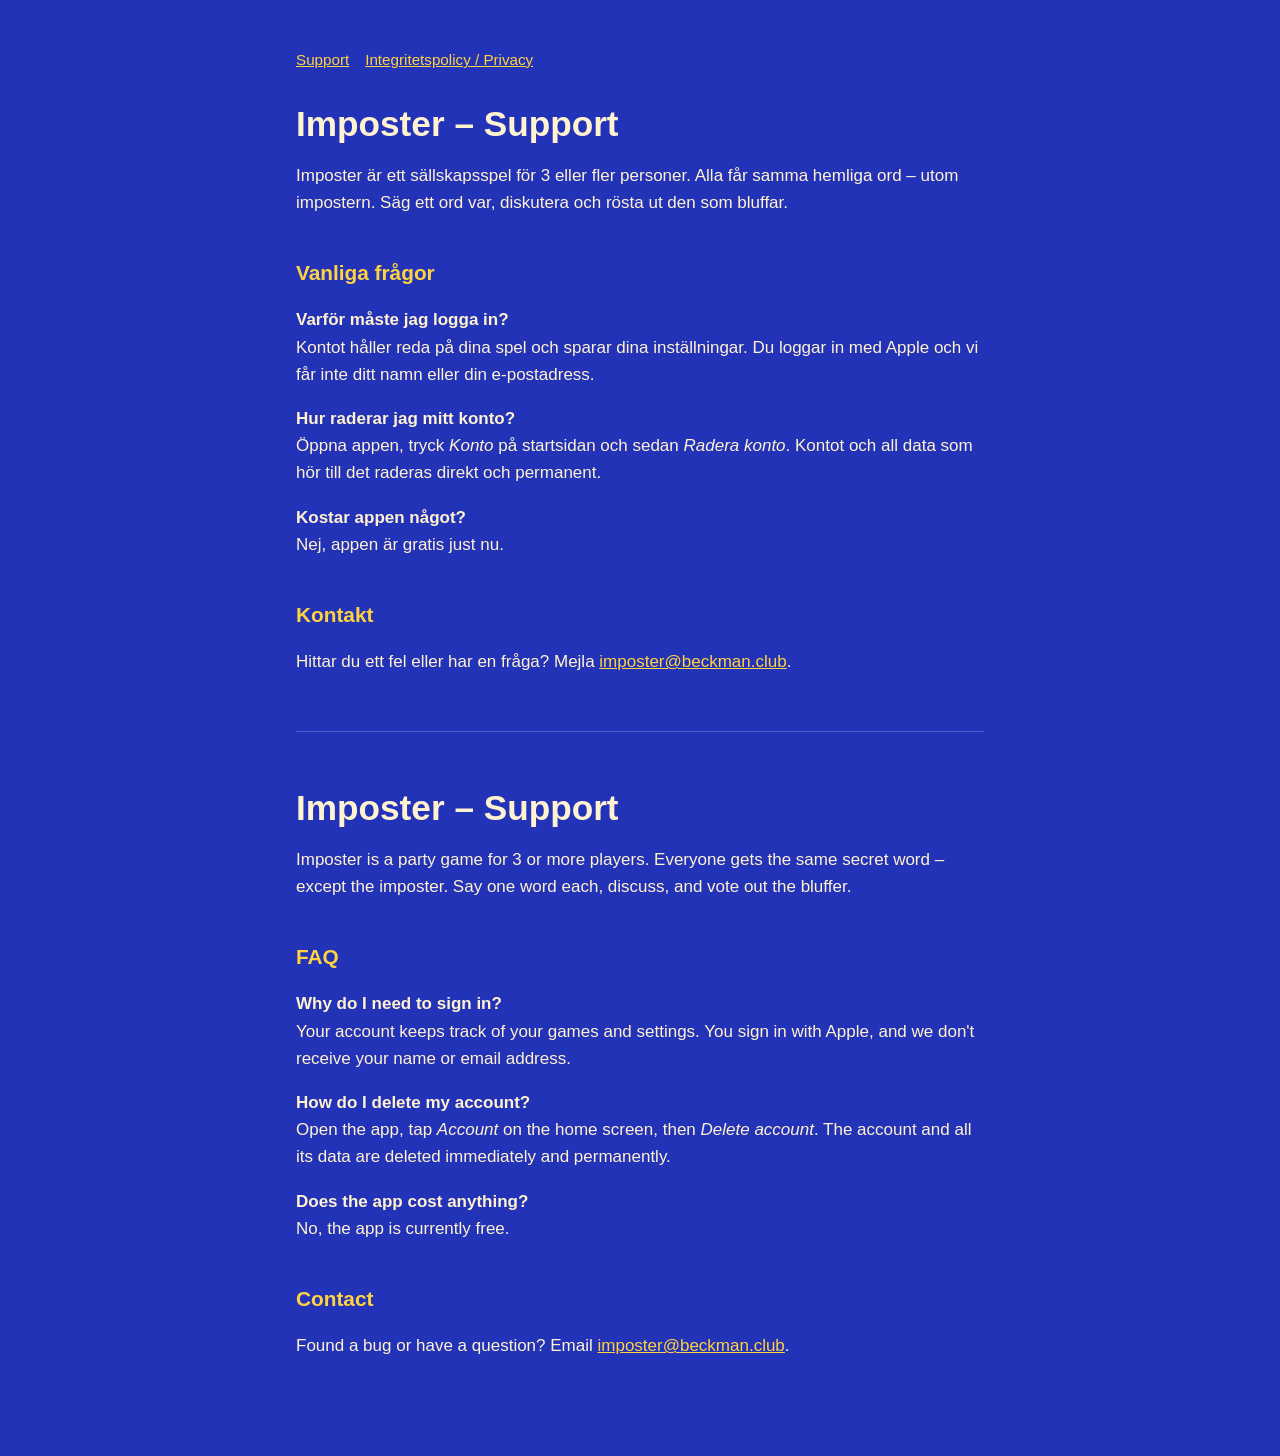
==== index.html @ 7296aa76 "Imposter support and privacy pages" ====
<!doctype html>
<html lang="sv">
<head>
<meta charset="utf-8">
<meta name="viewport" content="width=device-width, initial-scale=1">
<title>Imposter – Support</title>
<link rel="stylesheet" href="style.css">
</head>
<body>
<main>
<nav><a href="index.html">Support</a><a href="privacy.html">Integritetspolicy / Privacy</a></nav>
<h1>Imposter – Support</h1>
<p>Imposter är ett sällskapsspel för 3 eller fler personer. Alla får samma hemliga ord – utom impostern. Säg ett ord var, diskutera och rösta ut den som bluffar.</p>

<h2>Vanliga frågor</h2>
<p><strong>Varför måste jag logga in?</strong><br>Kontot håller reda på dina spel och sparar dina inställningar. Du loggar in med Apple och vi får inte ditt namn eller din e-postadress.</p>
<p><strong>Hur raderar jag mitt konto?</strong><br>Öppna appen, tryck <em>Konto</em> på startsidan och sedan <em>Radera konto</em>. Kontot och all data som hör till det raderas direkt och permanent.</p>
<p><strong>Kostar appen något?</strong><br>Nej, appen är gratis just nu.</p>

<h2>Kontakt</h2>
<p>Hittar du ett fel eller har en fråga? Mejla <a href="mailto:imposter@beckman.club">imposter@beckman.club</a>.</p>

<hr>

<h1 lang="en">Imposter – Support</h1>
<div lang="en">
<p>Imposter is a party game for 3 or more players. Everyone gets the same secret word – except the imposter. Say one word each, discuss, and vote out the bluffer.</p>
<h2>FAQ</h2>
<p><strong>Why do I need to sign in?</strong><br>Your account keeps track of your games and settings. You sign in with Apple, and we don't receive your name or email address.</p>
<p><strong>How do I delete my account?</strong><br>Open the app, tap <em>Account</em> on the home screen, then <em>Delete account</em>. The account and all its data are deleted immediately and permanently.</p>
<p><strong>Does the app cost anything?</strong><br>No, the app is currently free.</p>
<h2>Contact</h2>
<p>Found a bug or have a question? Email <a href="mailto:imposter@beckman.club">imposter@beckman.club</a>.</p>
</div>
</main>
</body>
</html>
---- style.css ----
:root{--bg:#2333B8;--paper:#FFF2D1;--sun:#FFD23F;--haze:#A9B2F2}
*{box-sizing:border-box}
body{margin:0;background:var(--bg);color:var(--paper);font:17px/1.6 -apple-system,BlinkMacSystemFont,"Segoe UI",Roboto,sans-serif}
main{max-width:720px;margin:0 auto;padding:48px 16px 80px}
h1{font-size:2.2rem;line-height:1.15;margin:0 0 8px}
h2{color:var(--sun);font-size:1.3rem;margin:40px 0 8px}
a{color:var(--sun)}
.muted{color:var(--haze);font-size:.95rem}
nav{margin-bottom:32px;font-size:.95rem}
nav a{margin-right:16px}
hr{border:0;border-top:1px solid rgba(169,178,242,.35);margin:56px 0}
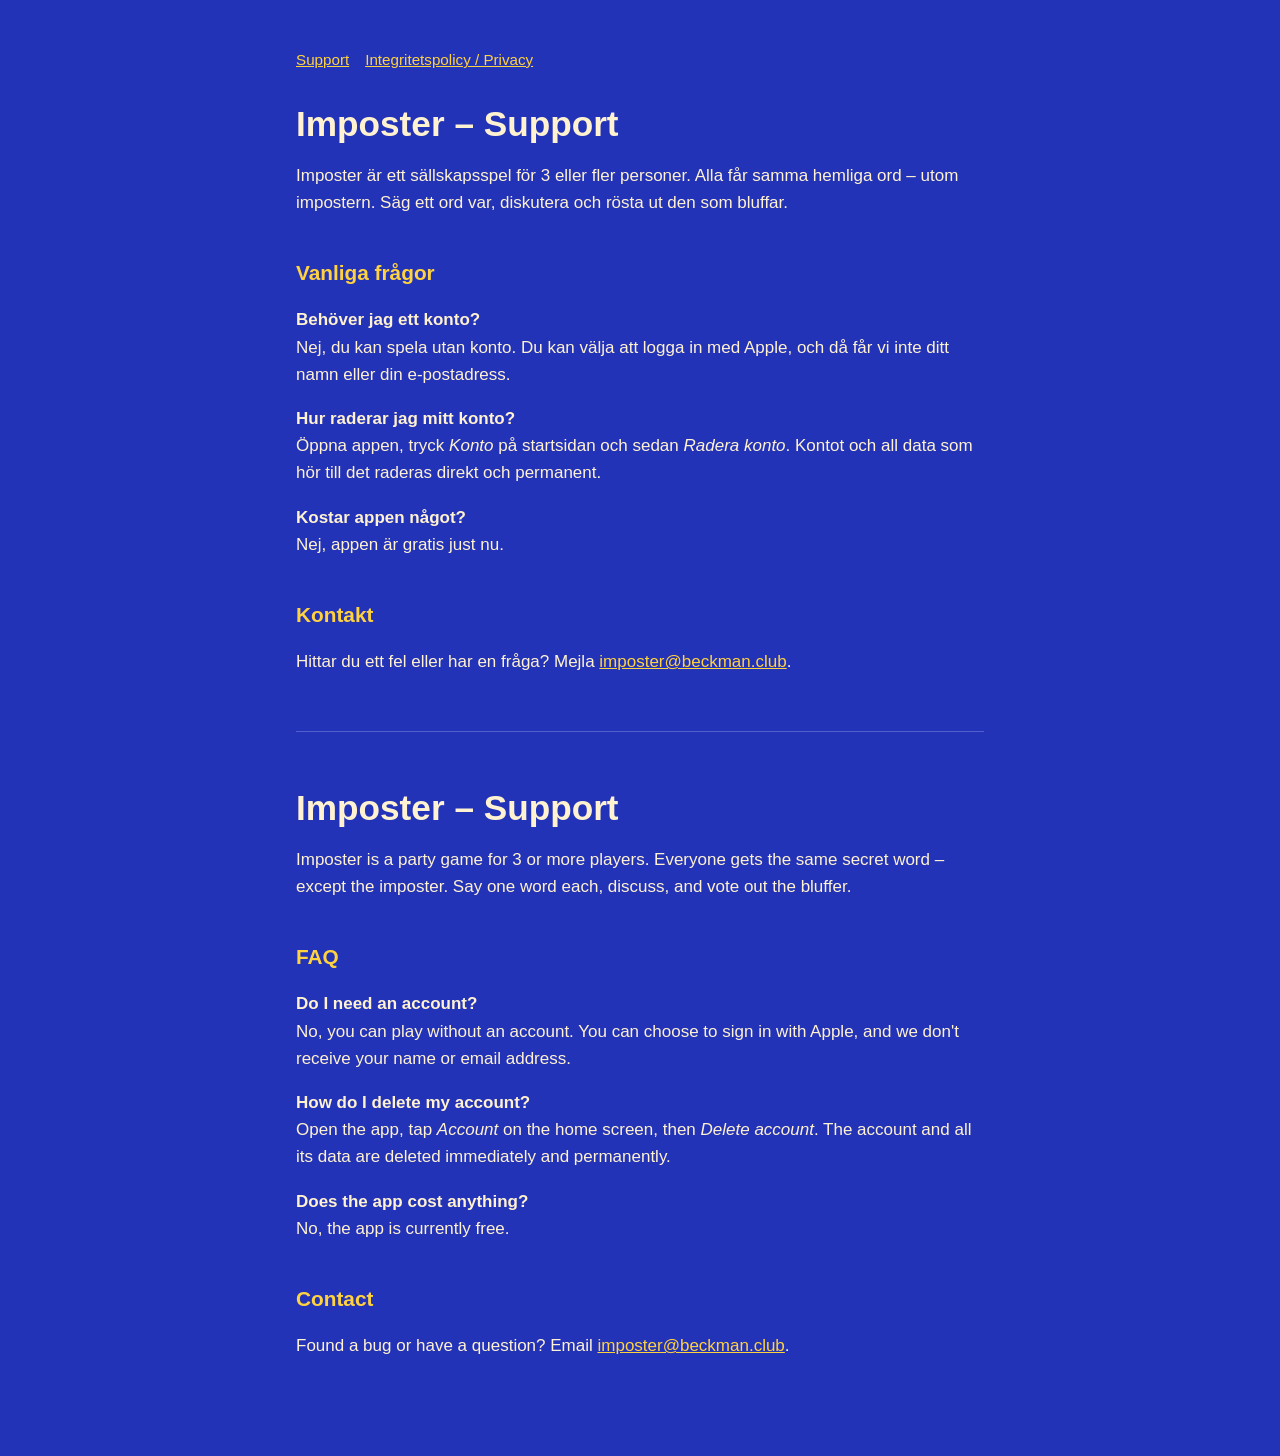
==== commit 2e66a9f0: "Account is optional" ====
--- a/index.html
+++ b/index.html
@@ -13,7 +13,7 @@
 <p>Imposter är ett sällskapsspel för 3 eller fler personer. Alla får samma hemliga ord – utom impostern. Säg ett ord var, diskutera och rösta ut den som bluffar.</p>
 
 <h2>Vanliga frågor</h2>
-<p><strong>Varför måste jag logga in?</strong><br>Kontot håller reda på dina spel och sparar dina inställningar. Du loggar in med Apple och vi får inte ditt namn eller din e-postadress.</p>
+<p><strong>Behöver jag ett konto?</strong><br>Nej, du kan spela utan konto. Du kan välja att logga in med Apple, och då får vi inte ditt namn eller din e-postadress.</p>
 <p><strong>Hur raderar jag mitt konto?</strong><br>Öppna appen, tryck <em>Konto</em> på startsidan och sedan <em>Radera konto</em>. Kontot och all data som hör till det raderas direkt och permanent.</p>
 <p><strong>Kostar appen något?</strong><br>Nej, appen är gratis just nu.</p>
 
@@ -26,7 +26,7 @@
 <div lang="en">
 <p>Imposter is a party game for 3 or more players. Everyone gets the same secret word – except the imposter. Say one word each, discuss, and vote out the bluffer.</p>
 <h2>FAQ</h2>
-<p><strong>Why do I need to sign in?</strong><br>Your account keeps track of your games and settings. You sign in with Apple, and we don't receive your name or email address.</p>
+<p><strong>Do I need an account?</strong><br>No, you can play without an account. You can choose to sign in with Apple, and we don't receive your name or email address.</p>
 <p><strong>How do I delete my account?</strong><br>Open the app, tap <em>Account</em> on the home screen, then <em>Delete account</em>. The account and all its data are deleted immediately and permanently.</p>
 <p><strong>Does the app cost anything?</strong><br>No, the app is currently free.</p>
 <h2>Contact</h2>
